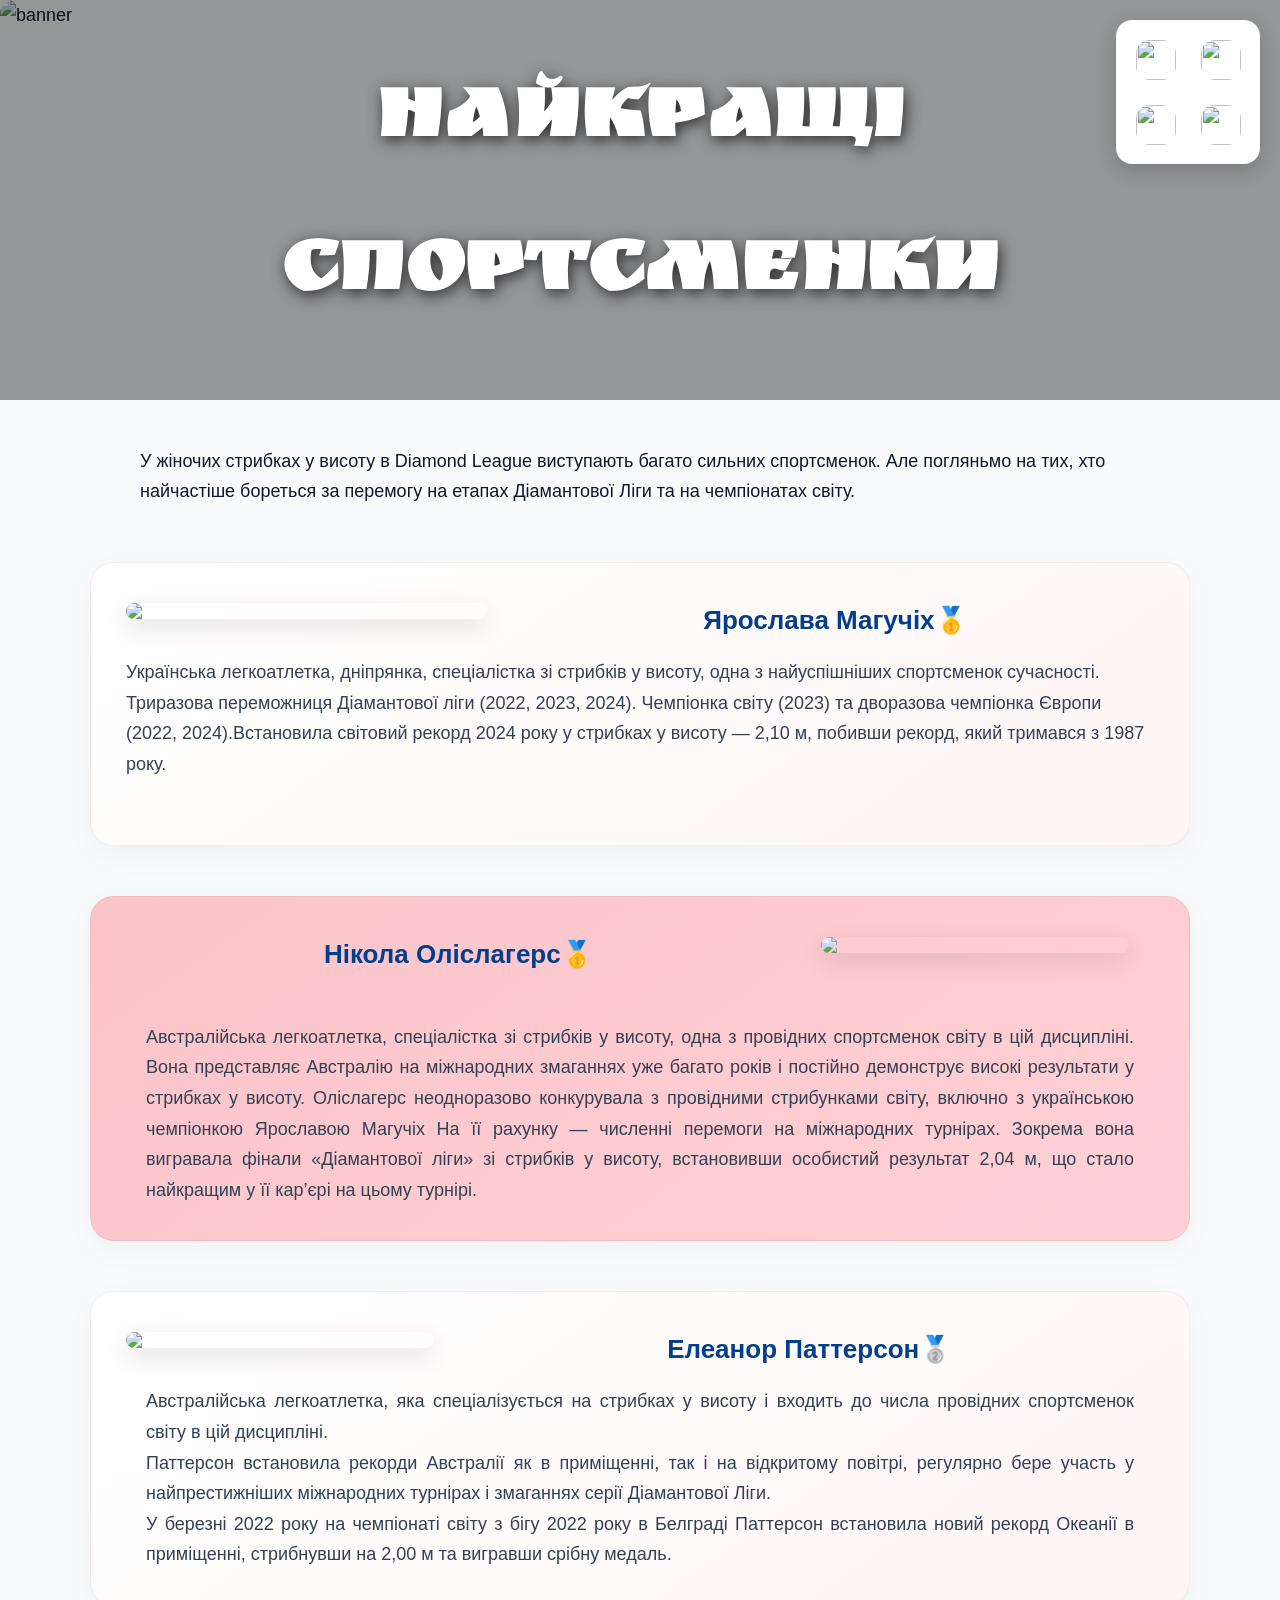
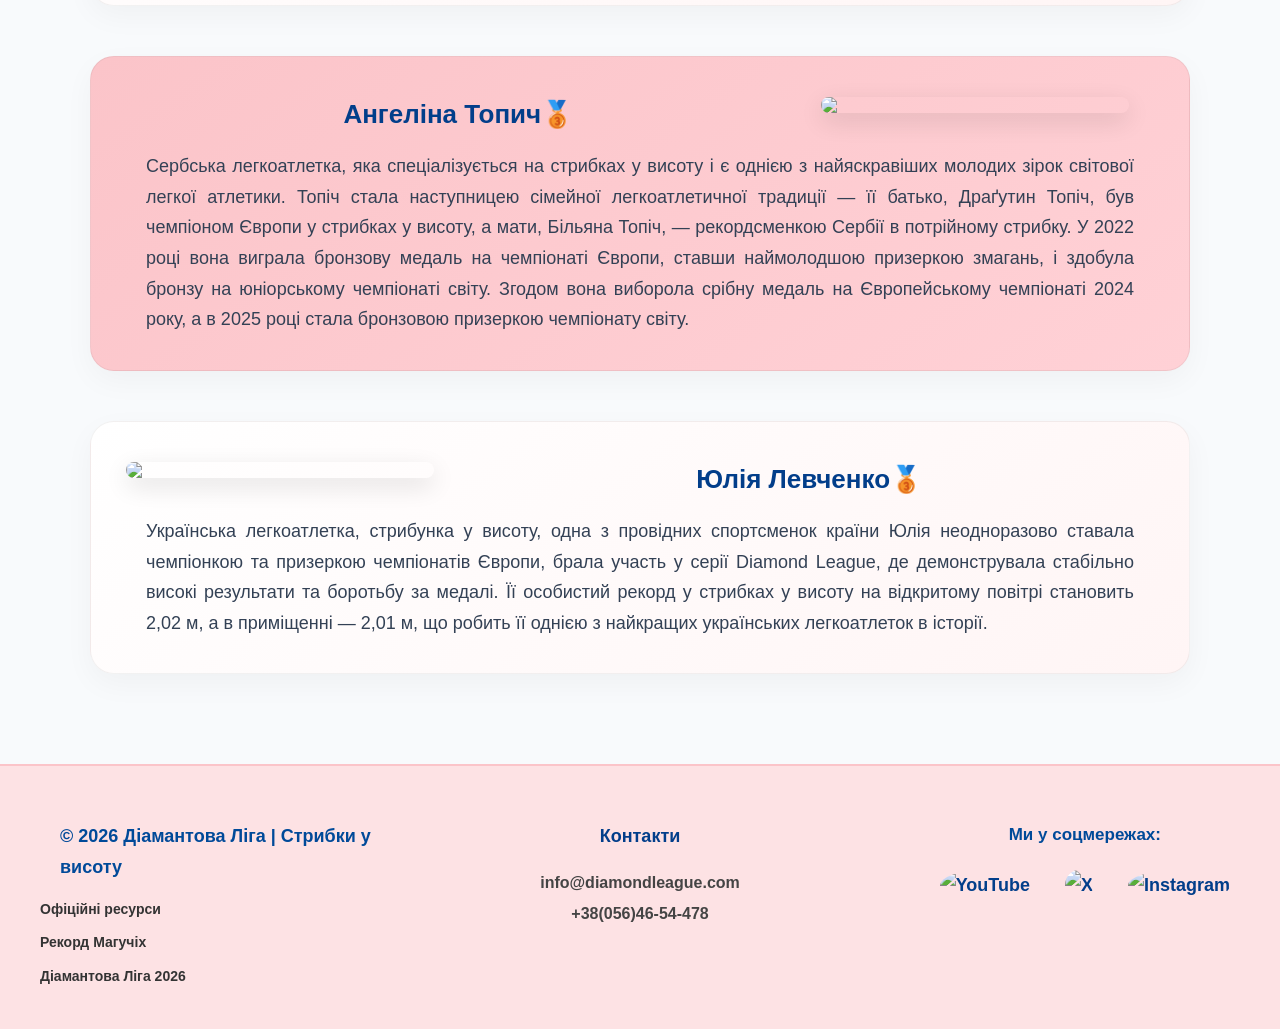
==== athletes.html @ 6b2eaefb "Add files via upload" ====
<!DOCTYPE html>
<html>

<head>
    <title>Найкращі спортсменки</title>
    <link rel="stylesheet" href="style.css">
</head>

<body bgcolor="#f8fafc" text="#00000" link="#023e8a" vlink="#023e8a">
    <div class="pos">
        <a href="index.html"><img src="images/home.png"></a>
        <a href="athletes.html"><img src="images/sport.png"></a>
        <a href="record.html"><img src="images/record.png"></a>
        <a href="dl2026.html"><img src="images/calendar.png"></a>
    </div>



    <div class="banner">
        <img src="images/banner1.jpg" alt="banner">
        <div class="banner-text">Найкращі спортсменки</div>
    </div>

    <p><br>У жіночих стрибках у висоту в Diamond League виступають багато сильних спортсменок. Але погляньмо на тих,
        хто
        найчастіше бореться за перемогу на етапах Діамантової Ліги та на чемпіонатах світу. </p>
    <div class="sports">
        <div class="sport-white">
            <img src="images/orig_756800.jpg" width="35%" height="auto" align="left" hspace="5px">
            <h2>Ярослава Магучіх🥇</h2>
            <p></p>Українська легкоатлетка, дніпрянка, спеціалістка зі стрибків у висоту, одна з найуспішніших
            спортсменок
            сучасності.<br>
            Триразова переможниця Діамантової ліги (2022, 2023, 2024). Чемпіонка світу (2023) та
            дворазова
            чемпіонка Європи (2022,
            2024).Встановила світовий рекорд 2024 року у стрибках у висоту — 2,10 м, побивши рекорд, який тримався
            з
            1987
            року.<br><br></p>
        </div>

        <div class="sport-pink">
            <img src="images/nic.jpg" width="30%" height="auto" align="right" hspace="5px">
            <h2>Нікола Оліслагерс🥇</h2><br>
            <p>Австралійська легкоатлетка, спеціалістка зі стрибків у висоту, одна з провідних спортсменок світу в цій
                дисципліні. Вона представляє Австралію на міжнародних змаганнях уже багато років і постійно демонструє
                високі
                результати у стрибках у висоту.
                Оліслагерс неодноразово конкурувала з провідними стрибунками світу, включно з українською чемпіонкою
                Ярославою
                Магучіх
                На її рахунку — численні перемоги на міжнародних турнірах.
                Зокрема вона вигравала фінали «Діамантової ліги» зі стрибків у висоту, встановивши особистий результат
                2,04
                м,
                що
                стало
                найкращим у її кар’єрі на цьому турнірі.</p>
        </div>
        <div class="sport-white">
            <img src="images/epatt.png" width="30%" height="auto" align="left" hspace="5px">
            <h2>Елеанор Паттерсон🥈</h2>
            <p>Австралійська легкоатлетка, яка спеціалізується на стрибках у висоту і входить до числа провідних
                спортсменок
                світу в цій дисципліні.<br>
                Паттерсон встановила рекорди Австралії як в приміщенні, так і на відкритому повітрі, регулярно бере
                участь у
                найпрестижніших міжнародних турнірах і змаганнях серії Діамантової Ліги.
                <br>У березні 2022 року на чемпіонаті світу з бігу 2022 року в Белграді Паттерсон
                встановила
                новий
                рекорд
                Океанії в приміщенні, стрибнувши на 2,00 м та вигравши срібну медаль.
            </p>
        </div>
        <div class="sport-pink">
            <img src="images/angelina.jpg" width="30%" height="auto" align="right" hspace="5px">
            <h2>Ангеліна Топич🥉</h2>
            <p>Сербська легкоатлетка, яка спеціалізується на стрибках у висоту і є однією з найяскравіших молодих зірок
                світової
                легкої
                атлетики.
                Топіч стала наступницею сімейної легкоатлетичної традиції — її батько, Драґутин Топіч, був чемпіоном
                Європи
                у
                стрибках у
                висоту, а мати, Більяна Топіч, — рекордсменкою Сербії в потрійному стрибку.
                У 2022 році вона виграла бронзову медаль на чемпіонаті Європи, ставши наймолодшою призеркою змагань, і
                здобула
                бронзу на
                юніорському чемпіонаті світу.
                Згодом вона виборола срібну медаль на Європейському чемпіонаті 2024 року, а в 2025 році стала бронзовою
                призеркою
                чемпіонату світу.</p>
        </div>
        <div class="sport-white">
            <img src="images/ulevchenko.jpg" width="30%" height="auto" align="left" hspace="5px">
            <h2>Юлія Левченко🥉</h2>
            <p>Українська легкоатлетка, стрибунка у висоту, одна з провідних спортсменок країни Юлія неодноразово
                ставала
                чемпіонкою та
                призеркою чемпіонатів Європи, брала участь у серії Diamond League, де демонструвала стабільно високі
                результати
                та
                боротьбу за медалі.
                Її особистий рекорд у стрибках у висоту на відкритому повітрі становить 2,02 м, а в приміщенні — 2,01 м,
                що
                робить
                її
                однією з найкращих українських легкоатлеток в історії.</p>
        </div>
    </div>
    <footer class="footer">
        <div class="footer-container">
            <div class="footer-left">
                <p class="footer-copy">© 2026 Діамантова Ліга | Стрибки у висоту</p>
                <nav class="footer-nav">
                    <a href="https://www.diamondleague.com/" target="_blank">Офіційні ресурси</a>
                    <a href="record.html">Рекорд Магучіх</a>
                    <a href="dl2026.html">Діамантова Ліга 2026</a>
                </nav>
            </div>
            <div class="footer-center">
                <p class="footer-title">Контакти</p>
                <div class="footer-links">
                    <a href="#">info@diamondleague.com</a><br>
                    <a href="#">+38(056)46-54-478</a>

                </div>
            </div>
            <div class="footer-right">
                <p class="social-title">Ми у соцмережах:</p>
                <div class="social-icons">
                    <a href="https://www.youtube.com/c/diamondleague" target="_blank">
                        <img src="images/cad6039c053896e2719e664ff6b16705.jpg" alt="YouTube">
                    </a>
                    <a href="https://x.com/Diamond_League" target="_blank">
                        <img src="images/8e72f7331b652b842b0c271ab144d332.jpg" alt="X">
                    </a>
                    <a href="https://www.instagram.com/diamondleagueathletics/" target="_blank">
                        <img src="images/a39858011887b289e54ee4883abce777.jpg" alt="Instagram">
                    </a>
                </div>
            </div>
        </div>
    </footer>
</body>

</html>
---- style.css ----
@import url('https://fonts.googleapis.com/css2?family=Ruslan+Display&display=swap');

.pos {
    position: absolute;
    top: 20px;
    right: 20px;
    z-index: 9999;
    background: white;
    padding: 12px;
    border-radius: 16px;
    box-shadow: 0 6px 20px rgba(0, 0, 0, 0.2);
    display: grid;
    grid-template-columns: repeat(2, 55px);
    gap: 10px;
    width: fit-content;
}

.pos a {
    width: 55px;
    height: 55px;
    border-radius: 12px;
    display: flex;
    justify-content: center;
    align-items: center;
    transition: 0.2s;
    z-index: 10000;
}

.pos a:hover {
    background: #e0f2fe;
    transform: scale(1.05);
}

.pos a img {
    width: 40px;
    height: 40px;
    object-fit: contain;
}

body {
    margin: 0;
    padding: 0;
    background: #f8fafc;
    color: #0f172a;
    font-family: "DM Sans", sans-serif;
    line-height: 1.7;
    font-size: 18px;
}

h1 {
    text-align: center;
    font-size: 42px;
    margin-top: 30px;
    margin-bottom: 10px;
    color: #023e8a;
    letter-spacing: 2px;
}

h2 {
    text-align: center;
    font-size: 30px;
    margin-top: 40px;
    color: #03045e;
}

h3 {
    text-align: center;
    font-size: 26px;
    margin-top: 40px;
    color: #023e8a;
}

p {
    max-width: 1000px;
    margin: 15px auto;
    padding: 0 20px;
    font-size: 18px;
}

a {
    color: #023e8a;
    text-decoration: none;
    font-weight: bold;
}

a:hover {
    text-decoration: underline;
}

.banner {
    position: relative;
    width: 100%;
    height: 400px;
    overflow: visible;
}

.banner img {
    width: 100%;
    height: 100%;
    object-fit: cover;
    margin-top: 0px;
    margin: 0;
    display: block;
}

.banner::after {
    content: "";
    position: absolute;
    top: 0;
    left: 0;
    width: 100%;
    height: 100%;
    background: rgba(0, 0, 0, 0.4);
    z-index: 1;
}

.banner-text {
    position: absolute;
    top: 50%;
    left: 50%;
    transform: translate(-50%, -50%);
    color: #ffffff;
    font-family: 'Ruslan Display', cursive;
    font-size: 90px;
    font-weight: 900;
    text-transform: uppercase;
    text-align: center;
    width: 90%;
    z-index: 10;
    text-shadow: 2px 4px 15px rgba(0, 0, 0, 0.7);

}

.sports {
    max-width: 1100px;
    margin: -30px auto;
    padding: 20px;
    font-size: 18px;
    line-height: 1.7;
    color: #334155;
}

.sport-pink,
.sport-white {
    padding: 35px;
    border-radius: 24px;
    margin: 50px 0;
    overflow: hidden;
    box-shadow: 0 10px 30px rgba(0, 0, 0, 0.04);
    transition: transform 0.3s ease, box-shadow 0.3s ease;
    border: 1px solid rgba(0, 0, 0, 0.05);
}

.sport-pink:hover,
.sport-white:hover {
    transform: translateY(-5px);
    box-shadow: 0 15px 35px rgba(0, 0, 0, 0.08);
}

.sport-pink {
    background: linear-gradient(145deg, #fbc4c9, #ffd1d6);
}

.sport-white {
    background: linear-gradient(145deg, #ffffff, #fff5f5);
}

.sports h2 {
    font-size: 26px;
    color: #023e8a;
    margin: 0 0 15px 0;
    display: block;
}

.sports p {
    margin: 0;
    text-align: justify;
    hyphens: auto;
}

.sports img {
    border-radius: 18px;
    box-shadow: 0 8px 25px rgba(0, 0, 0, 0.12);
    margin: 5px 25px 20px 0;

}

.sports img[align="left"] {
    float: left;
    margin-right: 30px;
}

.sports img[align="right"] {
    float: right;
    margin-left: 30px;
}

.sports::after {
    content: "";
    display: table;
    clear: both;
}

.map-item {
    display: inline-block;
    width: 32%;
    vertical-align: middle;
    border-radius: 16px;
    overflow: hidden;
    box-shadow: 0 6px 18px rgba(0, 0, 0, 0.2);
}

.map-item iframe {
    width: 100%;
    height: 350px;
    border: 0;
    display: block;
}

.map-text {
    display: inline-block;
    width: 30%;
    vertical-align: middle;
    padding: 18px;
    border-radius: 16px;
    text-align: center;
    font-size: 16px;
    line-height: 1.6;
    margin: 0 10px;
}

.section-title {
    background-color: #fde2e4;
    text-align: center;
    padding: 20px 0;
    font-family: sans-serif;
    letter-spacing: 1px;
    margin-bottom: 40px;
    text-transform: uppercase;
}

.cards-container {
    display: flex;
    justify-content: center;
    gap: 20px;
    padding: 0 20px;
    flex-wrap: wrap;
    align-items: stretch;
}

.card {
    background: #fff;
    width: 280px;
    border-radius: 15px;
    overflow: hidden;
    box-shadow: 0 4px 15px rgba(0, 0, 0, 0.1);
    display: flex;
    flex-direction: column;
    text-align: center;
    transition: 0.3s ease;
}

.card-img {
    width: 93%;
    height: 200px;
    object-fit: cover;
}

.card:hover {
    transform: translateY(-10px);
    box-shadow: 0 10px 25px rgba(0, 0, 0, 0.2);
}

.card-text {
    padding: 20px;
    font-family: sans-serif;
    font-size: 14px;
    line-height: 1.5;
    color: #333;
    flex-grow: 1;
    display: flex;
    align-items: center;
    justify-content: center;
}

.gallery {
    display: flex;
    justify-content: space-between;
    gap: 20px;
    margin: 30px 0;
}

.gallery img {
    width: 32%;
    height: 250px;
    object-fit: cover;
    border-radius: 15px;
    box-shadow: 0 4px 15px rgba(0, 0, 0, 0.1);
    transition: transform 0.3s ease;
}

.gallery img:hover {
    transform: scale(1.05);
}

img {
    border-radius: 14px;
    margin: 10px;
}

table {
    margin: 30px auto;
    border-collapse: collapse;
    width: 80%;
    max-width: 900px;
    background: white;
    border-radius: 12px;
    overflow: hidden;
    box-shadow: 0 5px 15px rgba(0, 0, 0, 0.15);
}

caption {
    font-size: 22px;
    font-weight: bold;
    padding: 15px;
    background: #fbc4c9;
    color: rgb(0, 0, 0);
}

td,
th {
    padding: 15px;
    font-size: 18px;
    border: 1px solid #cbd5e1;
}

tr:nth-child(even) {
    background: #f1f5f9;
}

ul,
ol {
    max-width: 900px;
    margin: 20px auto;
    padding: 0 40px;
    font-size: 18px;
}

li {
    margin: 8px 0;
}

video,
audio {
    border-radius: 16px;
    box-shadow: 0 6px 20px rgba(0, 0, 0, 0.2);
    margin-top: 20px;
}

div[align="center"] {
    margin: 30px auto;
    max-width: 1000px;
    padding: 20px;
    background: white;
    border-radius: 16px;
    box-shadow: 0 6px 18px rgba(0, 0, 0, 0.15);
}

.footer {
    margin-top: 50px;
    background-color: #fde2e4;
    padding: 40px 20px;
    border-top: 2px solid #fbc4c9;
    font-family: Arial, sans-serif;
}

.footer-container {
    max-width: 1200px;
    margin: 0 auto;
    display: grid;
    grid-template-columns: 1fr 1fr 1fr;
    gap: 30px;
    align-items: start;
}

.footer-left {
    text-align: left;
    justify-self: start;
}

.footer-center {
    text-align: center;
    justify-self: center;
}

.footer-right {
    text-align: right;
    justify-self: end;
}

.footer-title {
    text-align: inherit;
}

.footer-title {
    font-weight: bold;
    color: #023e8a;
    margin-bottom: 15px;
}

.footer-center {
    display: flex;
    flex-direction: column;
    align-items: center;
    text-align: center;
}

.footer-right {
    display: flex;
    flex-direction: column;
    align-items: flex-end;
    text-align: right;
}

.footer-copy {
    font-weight: bold;
    color: #004a99;
    margin-bottom: 15px;
    display: block;
}

.footer-nav {
    display: flex;
    flex-direction: column;
    gap: 10px;
}

.footer-nav a {
    text-decoration: none;
    color: #333;
    font-size: 14px;
    transition: 0.3s;
}

.footer-nav a:hover {
    color: #ff4d6d;
    text-decoration: underline;
}

.footer-links a {
    text-decoration: none;
    color: #444;
    font-size: 16px;
    transition: 0.2s;
}

.footer-links a:hover {
    color: #ff4d6d;
    text-decoration: underline;
}

.social-title {
    font-size: 17px;
    color: #004a99;
    font-weight: 600;
    margin-bottom: 10px;
    text-align: right;
}

.social-icons {
    display: flex;
    gap: 15px;
}

.social-icons img {
    width: 50px;
    height: 50px;
    border-radius: 50%;
    object-fit: cover;
    transition: transform 0.3s, box-shadow 0.3s;
}

.social-icons img:hover {
    transform: translateY(-5px);
    box-shadow: 0 4px 8px rgba(0, 0, 0, 0.2);
}

i {
    color: #334155;
    font-size: 16px;
}

.winners {
    width: 100%;
    margin-top: 50px;
}

.winners h2 {
    text-align: center;
    background: #fde2e4;
    padding: 18px;
    font-size: 22px;
    border-radius: 8px;
    margin: 0 auto 30px auto;
    max-width: 1200px;
}

.winners-content {
    max-width: 1200px;
    margin: 0 auto;
    padding: 0 60px;
    display: grid;
    grid-template-columns: 320px 1fr 320px;
    align-items: center;
    column-gap: 40px;
}

.winner-card:first-child {
    margin-right: 100px;
}

.winner-card {
    width: 350px;
    text-align: center;
}

.winner-card img {
    height: 520px;
    width: auto;
    display: block;
    margin: 0 auto;
    object-fit: contain;
}

.winner-name {
    font-weight: bold;
    margin-top: 10px;
    font-size: 16px;
}

.winner-text {
    width: 450px;
    text-align: center;
    font-size: 15px;
    line-height: 1.6;
    color: #333;
}

.btn {
    display: inline-block;
    margin-top: 12px;
    padding: 10px 20px;
    background: #fde2e4;
    border: 1px solid black;
    border-radius: 4px;
    font-size: 14px;
    color: black;
    text-decoration: none;
    transition: 0.2s;
}

.btn:hover {
    background: #fbc4c9;
}

.winner-text {
    width: 100%;
}

.dws {
    position: absolute;
    top: 50%;
    left: 50%;
    transform: translate(-50%, -50%);
}

.butt {
    border: 3px solid #f7adb3;
    font-size: 30px;
    color: #f7adb3;
    text-decoration: none;
    text-transform: uppercase;
    width: 250px;
    height: 60px;
    display: block;
    text-align: center;
    line-height: 60px;
    position: relative;
    transition: .5s;
    margin: 15px auto 0 auto;
    overflow: hidden;
}

.butt:hover {
    color: #fff;
}

.butt::before,
.butt::after {
    position: absolute;
    content: "";
    width: 100%;
    height: 100%;
    background: #f7adb3;
    top: 0;
    left: -100%;
    opacity: .5;
    transition: .3s;
    z-index: -1;
}

.butt::after {
    opacity: 1;
    transition-delay: .2s;
}

.butt:hover::before,
.butt:hover::after {
    left: 0;
}

form[name="test"] {
    background: #ffffff;
    padding: 30px;
    border-radius: 20px;
    box-shadow: 0 10px 30px rgba(0, 0, 0, 0.08);
    max-width: 800px;
    margin: 30px auto;
    font-family: 'Segoe UI', Tahoma, Geneva, Verdana, sans-serif;
}

form[name="test"] ol {
    padding-left: 20px;
}

form[name="test"] li {
    margin-bottom: 25px;
    padding: 15px;
    border-radius: 12px;
    background-color: #f8fafc;
    transition: 0.3s;
}

form[name="test"] li:hover {
    background-color: #f1f5f9;
}

input[name^="T"] {
    width: 35px;
    height: 35px;
    border: 2px solid #023e8a;
    border-radius: 8px;
    text-align: center;
    font-weight: bold;
    font-size: 18px;
    margin-right: 15px;
    background: #fff;
    color: #023e8a;
    outline: none;
}

form[name="test"] b {
    color: #1e293b;
    font-size: 17px;
}

input[type="radio"] {
    margin: 10px 10px 10px 0;
    cursor: pointer;
    transform: scale(1.2);
}

textarea[name="s1"] {
    width: 100%;
    border: 2px solid #e2e8f0;
    border-radius: 12px;
    padding: 15px;
    font-family: inherit;
    font-size: 16px;
    resize: none;
    background: #f8fafc;
    color: #334155;
    margin-top: 20px;
}

input[type="button"],
input[type="reset"] {
    padding: 12px 25px;
    border-radius: 50px;
    border: none;
    font-weight: 600;
    cursor: pointer;
    transition: all 0.3s ease;
    margin: 10px;
    text-transform: uppercase;
    letter-spacing: 1px;
}

input[type="button"] {
    background: #023e8a;
    color: white;
}

input[type="button"]:hover {
    background: #0077b6;
    box-shadow: 0 5px 15px rgba(2, 62, 138, 0.3);
    transform: translateY(-2px);
}

input[type="reset"] {
    background: #e2e8f0;
    color: #475569;
}

input[type="reset"]:hover {
    background: #cbd5e1;
}

#instruction {
    background: #e0f2fe;
    padding: 20px;
    border-radius: 12px;
    border-left: 5px solid #023e8a;
    margin: 15px auto;
    max-width: 800px;
}

@media (max-width: 900px) {
    .banner-text {
        font-size: 60px;
    }

    .winners-content {
        grid-template-columns: 1fr;
        padding: 0 20px;
        text-align: center;
    }

    .winner-card {
        width: 100%;
        max-width: 350px;
        margin: 0 auto;
    }

    .winner-text {
        width: 100%;
        max-width: 500px;
        margin: 0 auto;
    }
}

@media (max-width: 768px) {
    .pos {
        top: 10px;
        right: 10px;
        transform: scale(0.9);
    }

    .banner {
        height: 250px;
    }

    .banner-text {
        font-size: 45px;
    }

    .card {
        width: 90%;
        max-width: 320px;
    }

    .card-img {
        width: 100%;
    }

    table {
        width: 95%;
    }

    ul,
    ol {
        padding: 0 20px;
    }

    .footer-container {
        grid-template-columns: 1fr;
        text-align: center;
    }

    .footer-left,
    .footer-center,
    .footer-right {
        justify-self: center;
        text-align: center;
        align-items: center;
    }

    .social-title {
        text-align: center;
    }
}

@media (max-width: 480px) {
    body {
        font-size: 16px;
    }

    .banner-text {
        font-size: 34px;
    }

    .pos {
        transform: scale(0.8);
    }

    td,
    th {
        font-size: 14px;
        padding: 10px;
    }
}

@media (max-width: 1100px) {

    .map-item,
    .map-text {
        display: block;
        width: 90%;
        margin: 20px auto;
    }
}

@media (max-width: 768px) {

    .sports img[align="left"],
    .sports img[align="right"] {
        float: none;
        display: block;
        margin: 15px auto;
        width: 90% !important;
    }

    .sport-pink {
        padding: 15px;
    }
}
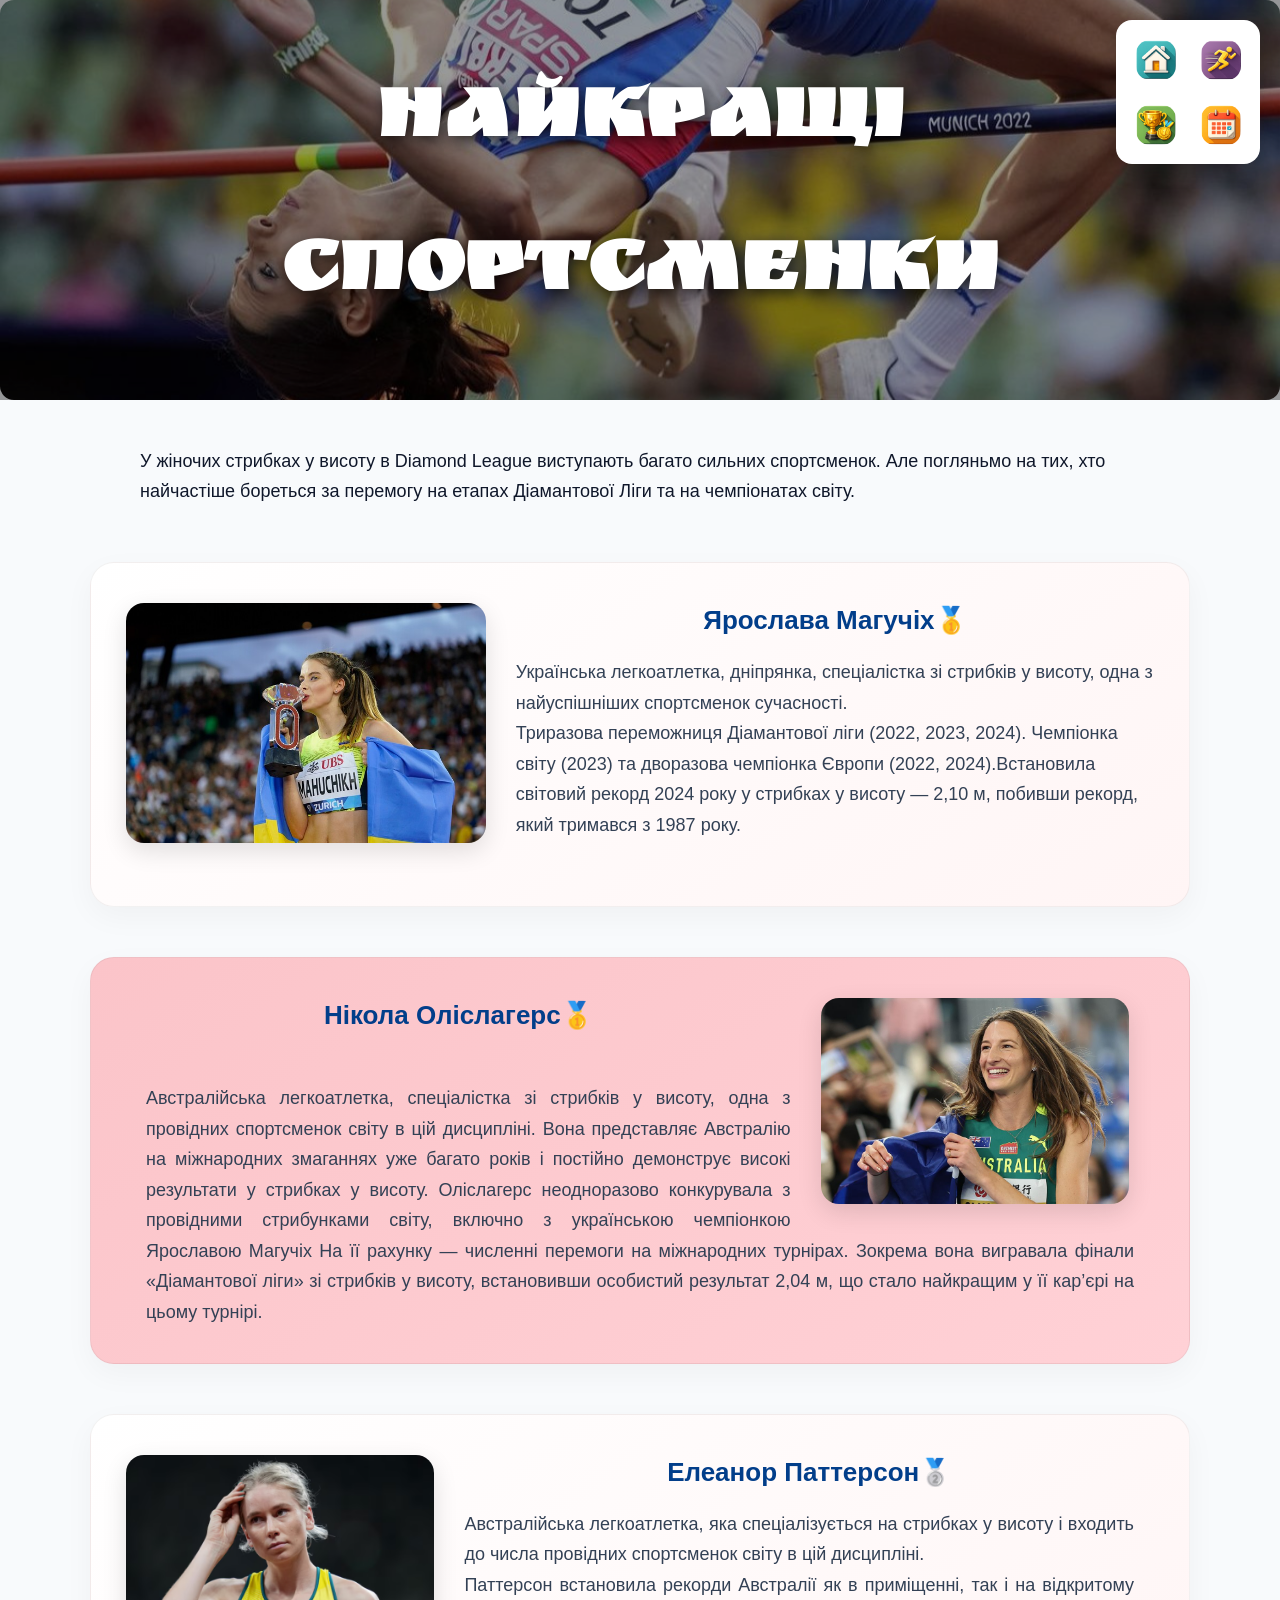
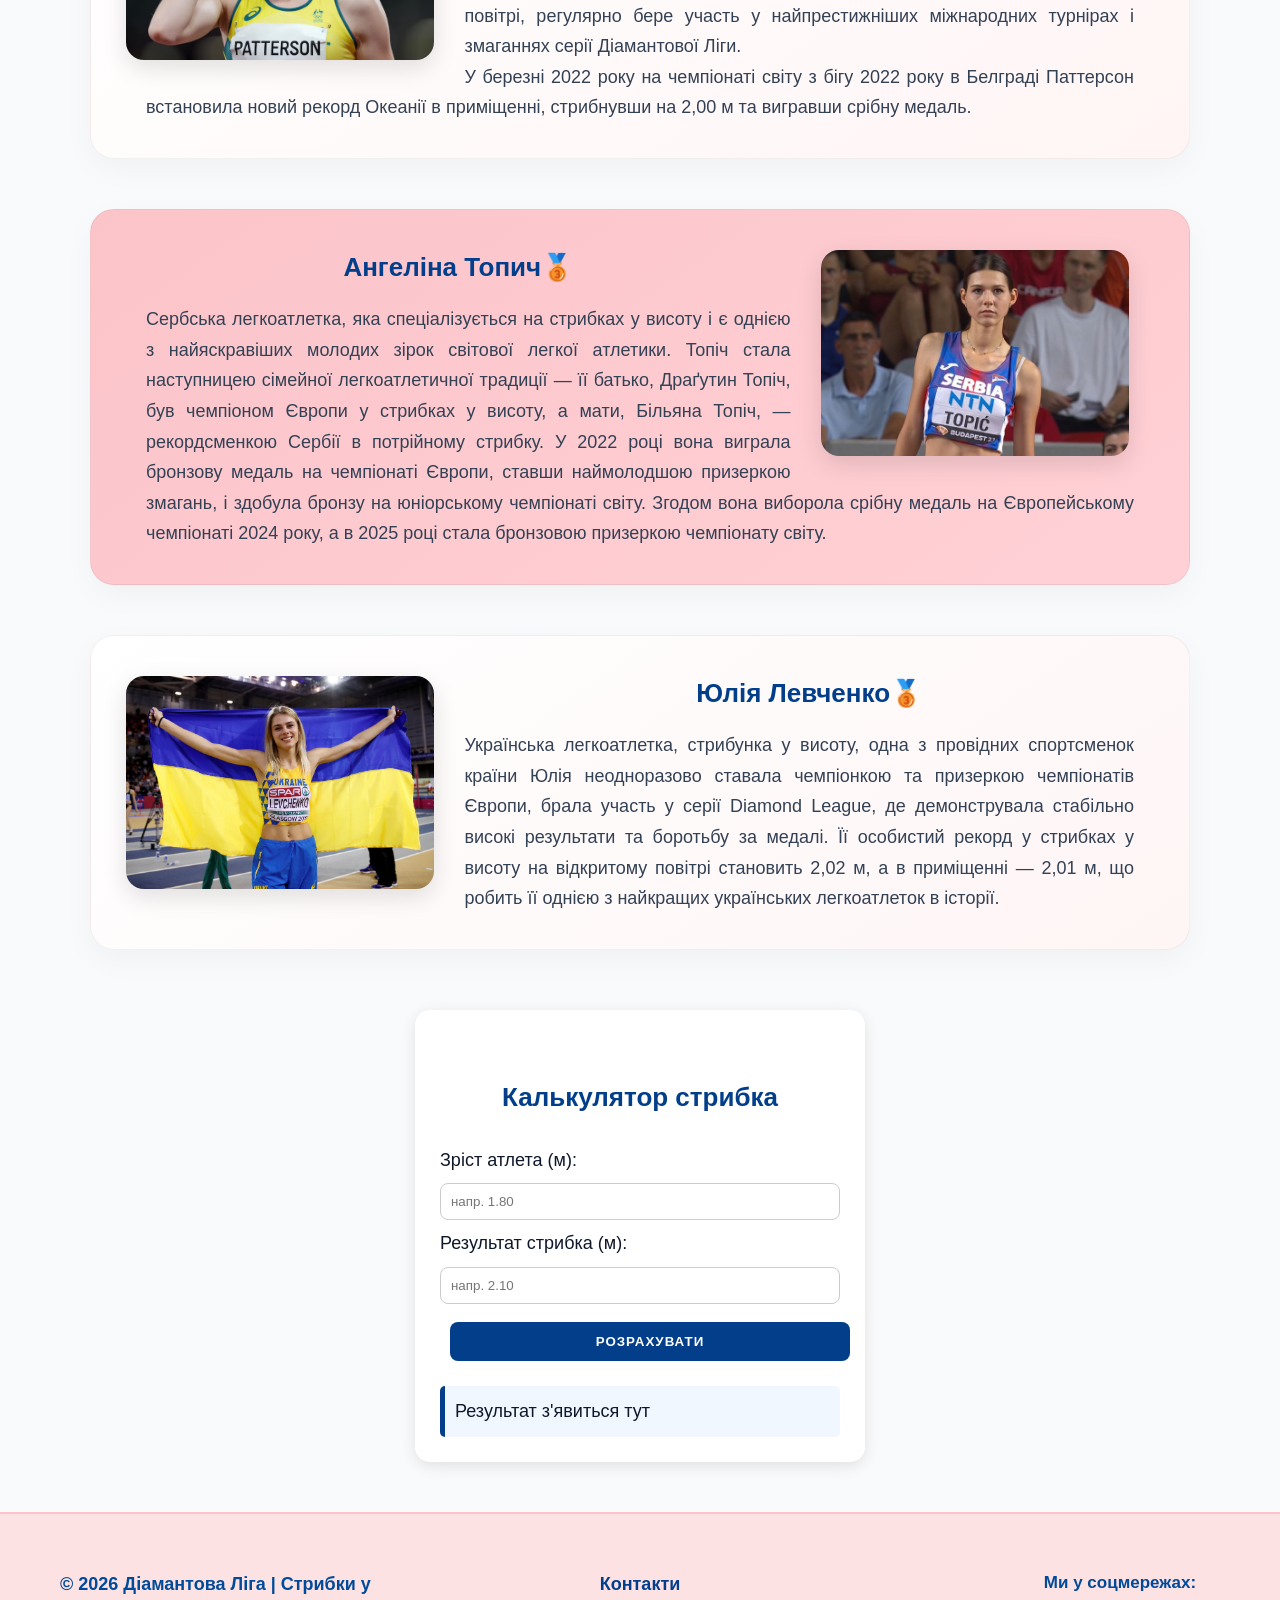
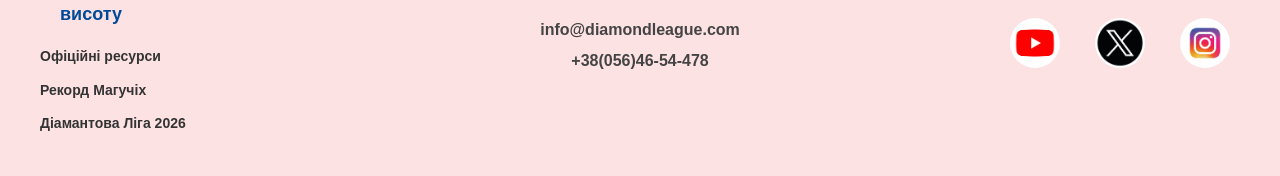
==== commit 42919aaf: "Add files via upload" ====
--- a/athletes.html
+++ b/athletes.html
@@ -4,6 +4,7 @@
 <head>
     <title>Найкращі спортсменки</title>
     <link rel="stylesheet" href="style.css">
+
 </head>
 
 <body bgcolor="#f8fafc" text="#00000" link="#023e8a" vlink="#023e8a">
@@ -111,6 +112,20 @@
                 однією з найкращих українських легкоатлеток в історії.</p>
         </div>
     </div>
+    <script src="jump.js"></script>
+    <form id="calcForm">
+        <h3 style="text-align: center;">Калькулятор стрибка</h3>
+
+        <label>Зріст атлета (м):</label>
+        <input type="number" id="height" step="0.01" placeholder="напр. 1.80">
+
+        <label>Результат стрибка (м):</label>
+        <input type="number" id="jump" step="0.01" placeholder="напр. 2.10">
+
+        <input type="button" value="РОЗРАХУВАТИ" onclick="calculateLeap()">
+
+        <div id="textrez">Результат з'явиться тут</div>
+    </form>
     <footer class="footer">
         <div class="footer-container">
             <div class="footer-left">
--- a/style.css
+++ b/style.css
@@ -1,4 +1,47 @@
 @import url('https://fonts.googleapis.com/css2?family=Ruslan+Display&display=swap');
+
+#calcForm {
+    background-color: #ffffff;
+    padding: 25px;
+    border-radius: 15px;
+    box-shadow: 0 4px 15px rgba(0, 0, 0, 0.1);
+    max-width: 400px;
+    margin: 20px auto;
+    font-family: Arial, sans-serif;
+}
+
+#calcForm input[type="number"] {
+    width: 100%;
+    padding: 10px;
+    margin: 8px 0;
+    border: 1px solid #ccc;
+    border-radius: 8px;
+    box-sizing: border-box;
+}
+
+#calcForm input[type="button"] {
+    background-color: #023e8a;
+    color: white;
+    padding: 12px;
+    border: none;
+    border-radius: 8px;
+    width: 100%;
+    cursor: pointer;
+    font-weight: bold;
+    transition: background 0.3s;
+}
+
+#calcForm input[type="button"]:hover {
+    background-color: #0056b3;
+}
+
+#textrez {
+    margin-top: 15px;
+    padding: 10px;
+    background-color: #f0f7ff;
+    border-left: 5px solid #023e8a;
+    border-radius: 5px;
+}
 
 .pos {
     position: absolute;
@@ -725,6 +768,37 @@
     max-width: 800px;
 }
 
+.event-info {
+    display: flex;
+    align-items: center;
+    background: #f7adb3;
+    color: #003874;
+    padding: 20px;
+    border-radius: 8px;
+    margin: 20px 0;
+    border-left: 10px solid #ffd700;
+}
+
+.event-date {
+    text-align: center;
+    padding-right: 20px;
+    border-right: 1px solid rgba(255, 255, 255, 0.3);
+    margin-right: 20px;
+}
+
+.event-date .day {
+    display: block;
+    font-size: 40px;
+    font-weight: bold;
+    line-height: 1;
+}
+
+.event-details h4 {
+    margin: 0;
+    text-transform: uppercase;
+    letter-spacing: 1px;
+}
+
 @media (max-width: 900px) {
     .banner-text {
         font-size: 60px;
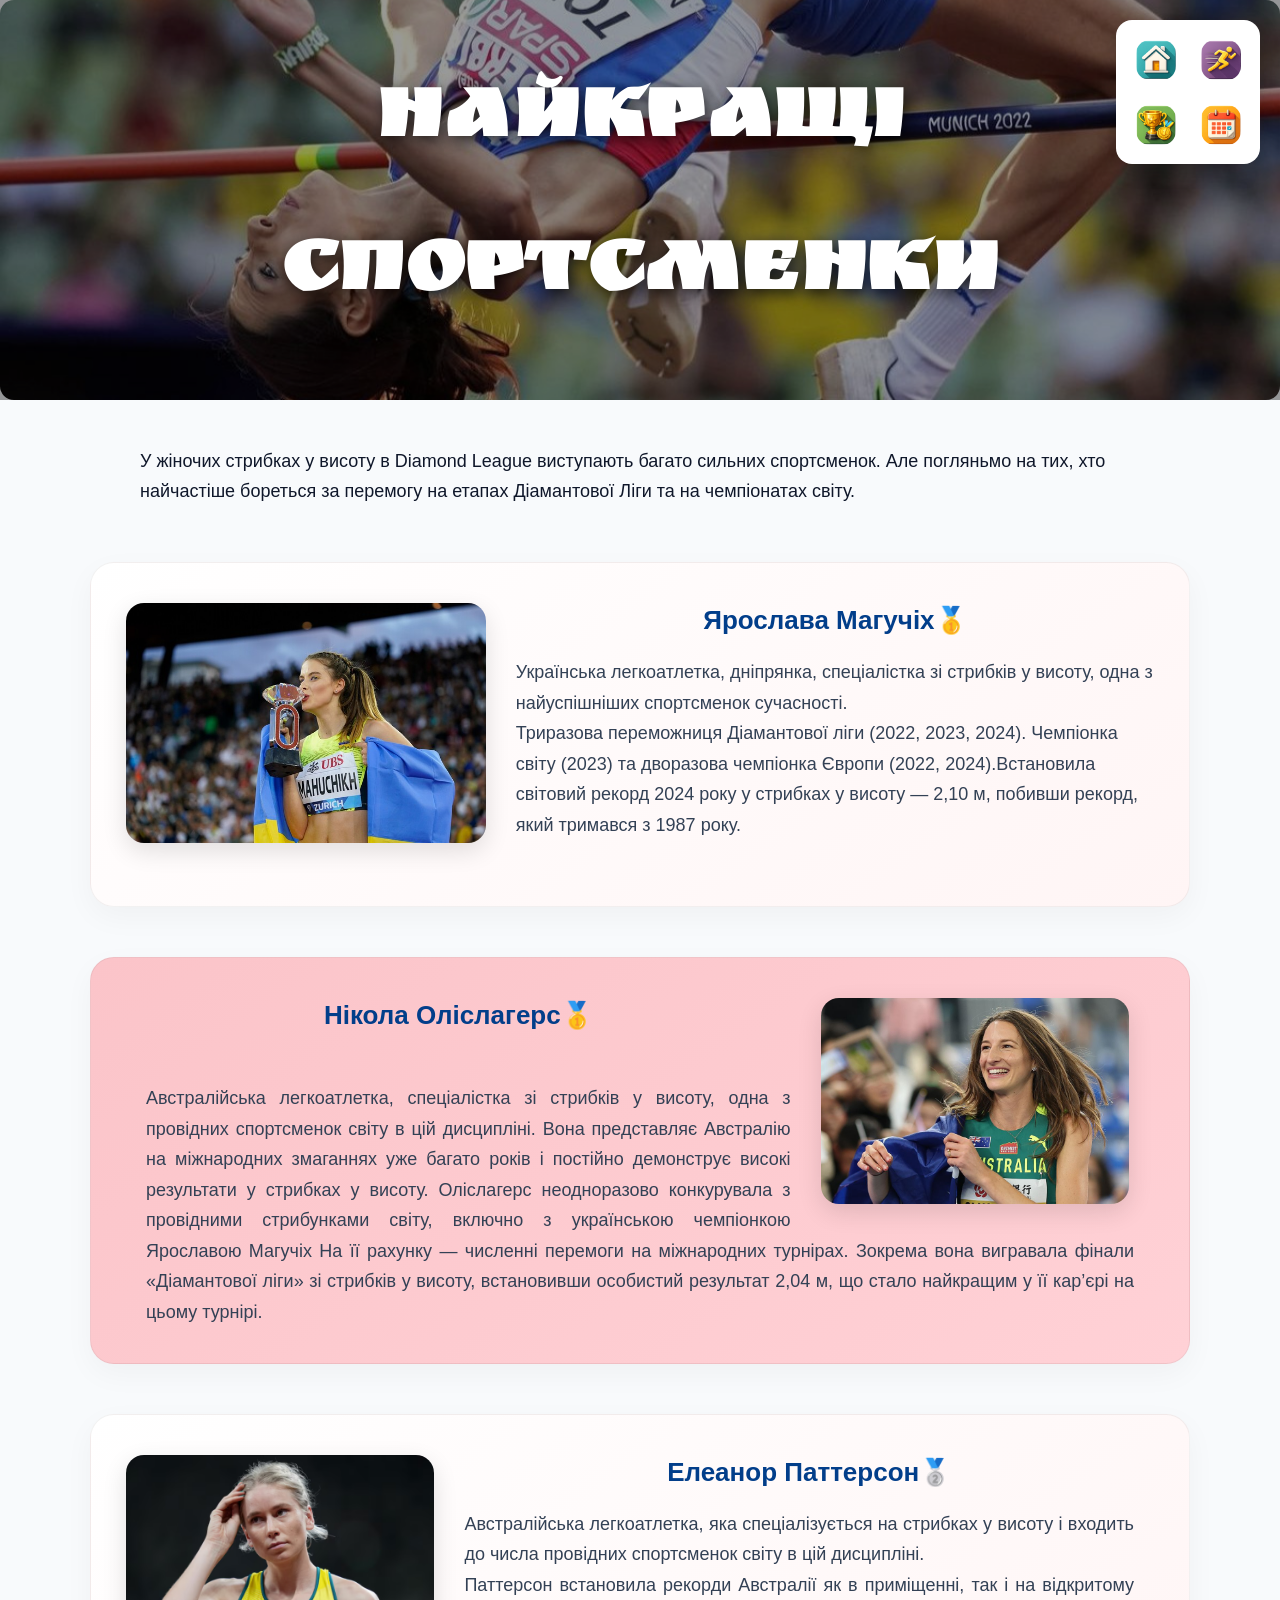
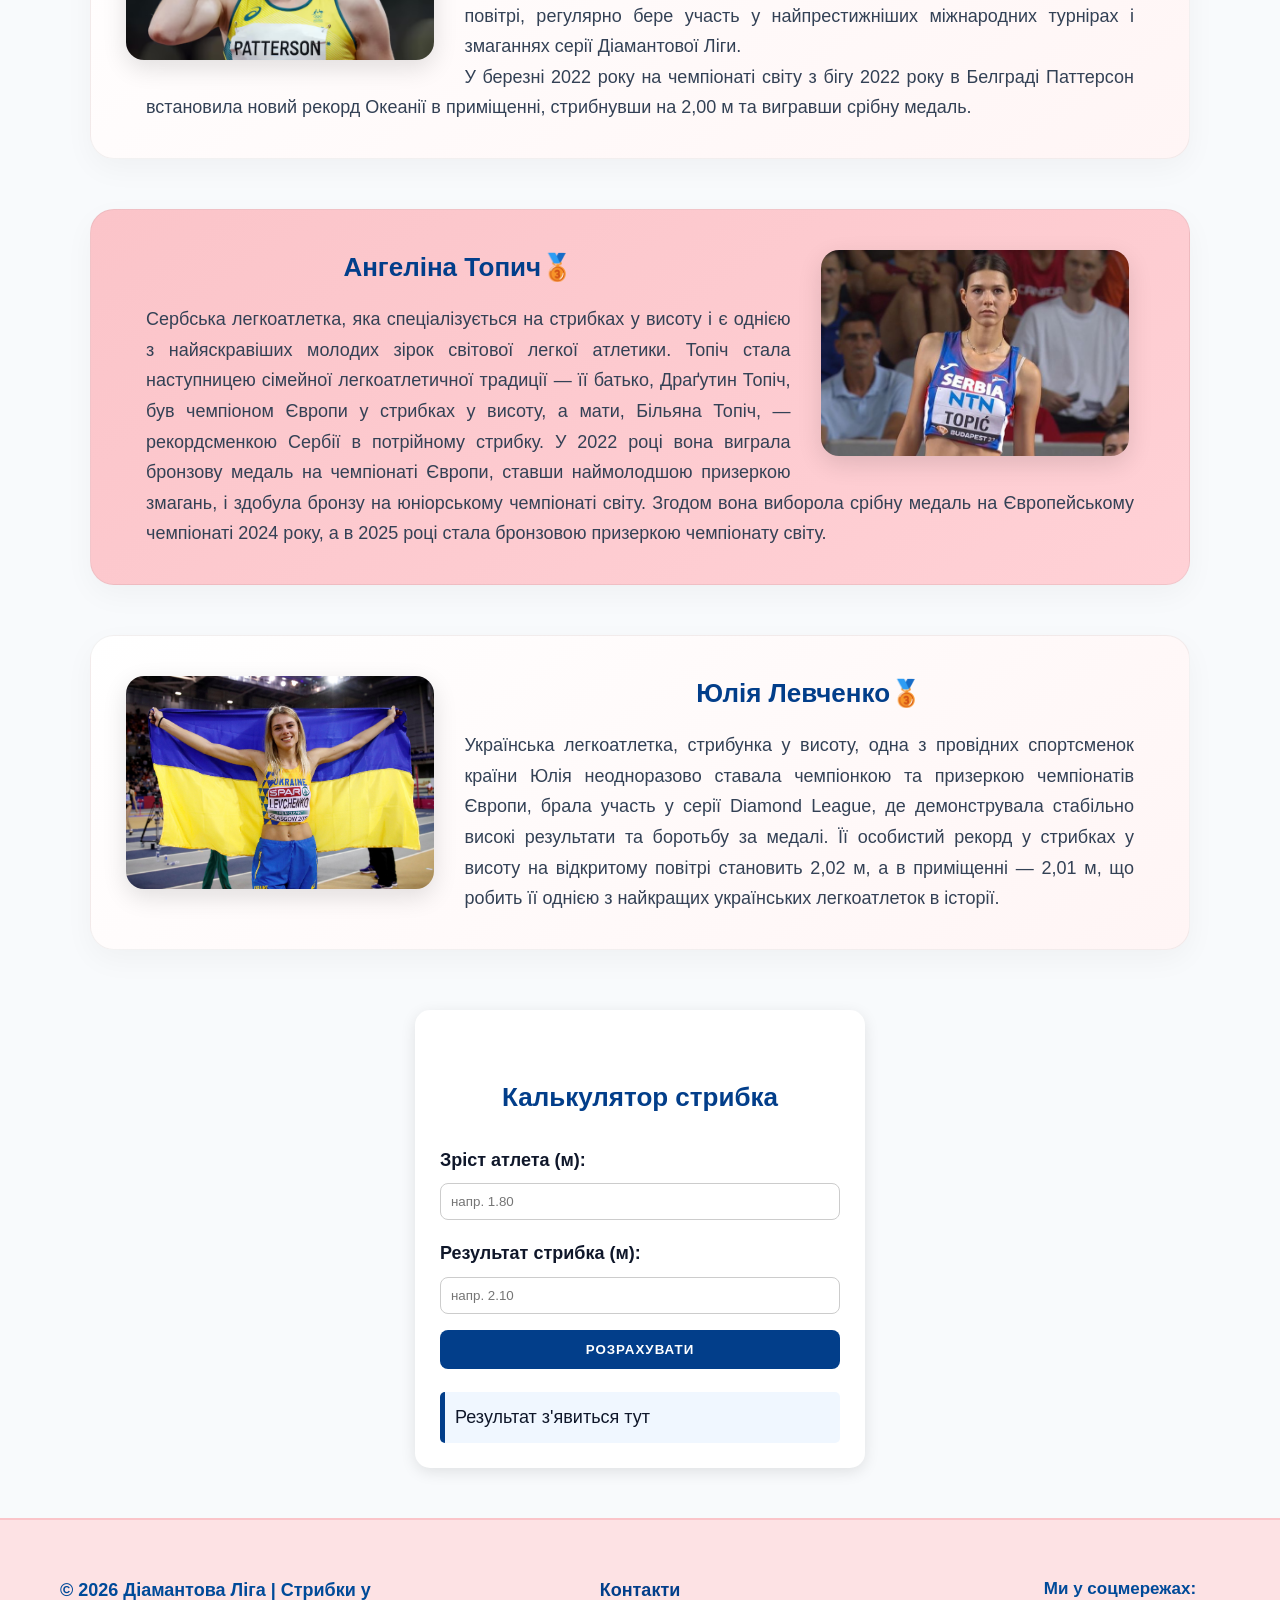
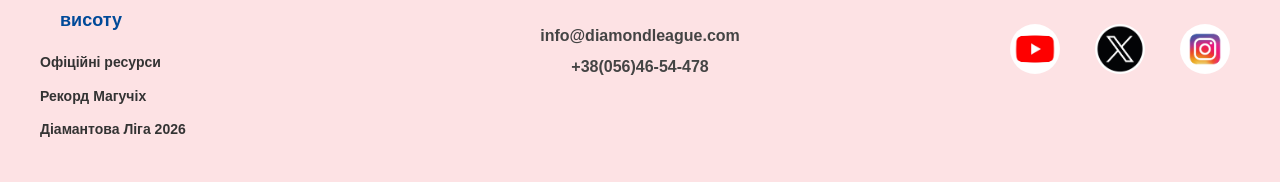
==== commit 97dfea1e: "Add files via upload" ====
--- a/athletes.html
+++ b/athletes.html
@@ -117,12 +117,12 @@
         <h3 style="text-align: center;">Калькулятор стрибка</h3>
 
         <label>Зріст атлета (м):</label>
-        <input type="number" id="height" step="0.01" placeholder="напр. 1.80">
+        <input type="number" class="req-field" id="height" step="0.01" placeholder="напр. 1.80">
 
         <label>Результат стрибка (м):</label>
-        <input type="number" id="jump" step="0.01" placeholder="напр. 2.10">
+        <input type="number" class="req-field" id="jump" step="0.01" placeholder="напр. 2.10">
 
-        <input type="button" value="РОЗРАХУВАТИ" onclick="calculateLeap()">
+        <input type="button" value="РОЗРАХУВАТИ" onclick="checkFields(); calculateLeap();">
 
         <div id="textrez">Результат з'явиться тут</div>
     </form>
--- a/style.css
+++ b/style.css
@@ -19,17 +19,7 @@
     box-sizing: border-box;
 }
 
-#calcForm input[type="button"] {
-    background-color: #023e8a;
-    color: white;
-    padding: 12px;
-    border: none;
-    border-radius: 8px;
-    width: 100%;
-    cursor: pointer;
-    font-weight: bold;
-    transition: background 0.3s;
-}
+
 
 #calcForm input[type="button"]:hover {
     background-color: #0056b3;
@@ -41,6 +31,49 @@
     background-color: #f0f7ff;
     border-left: 5px solid #023e8a;
     border-radius: 5px;
+}
+
+#calcForm label {
+    display: block;
+    margin-top: 10px;
+    font-weight: bold;
+}
+
+#calcForm input[type="text"],
+#calcForm input[type="email"],
+#calcForm input[type="tel"],
+#calcForm select {
+    width: 100%;
+    padding: 10px;
+    margin: 8px 0;
+    border: 1px solid #ccc;
+    border-radius: 8px;
+    box-sizing: border-box;
+}
+
+
+
+#calcForm input[type="button"],
+#calcForm input[type="reset"],
+#calcForm input[type="submit"] {
+    width: 100%;
+    padding: 12px;
+    margin: 8px 0;
+    border: none;
+    border-radius: 8px;
+    cursor: pointer;
+    font-weight: bold;
+    background-color: #023e8a;
+    color: white;
+    box-sizing: border-box;
+    transition: background 0.3s;
+}
+
+
+#calcForm input[type="button"]:hover,
+#calcForm input[type="reset"]:hover,
+#calcForm input[type="submit"]:hover {
+    background-color: #0056b3;
 }
 
 .pos {
